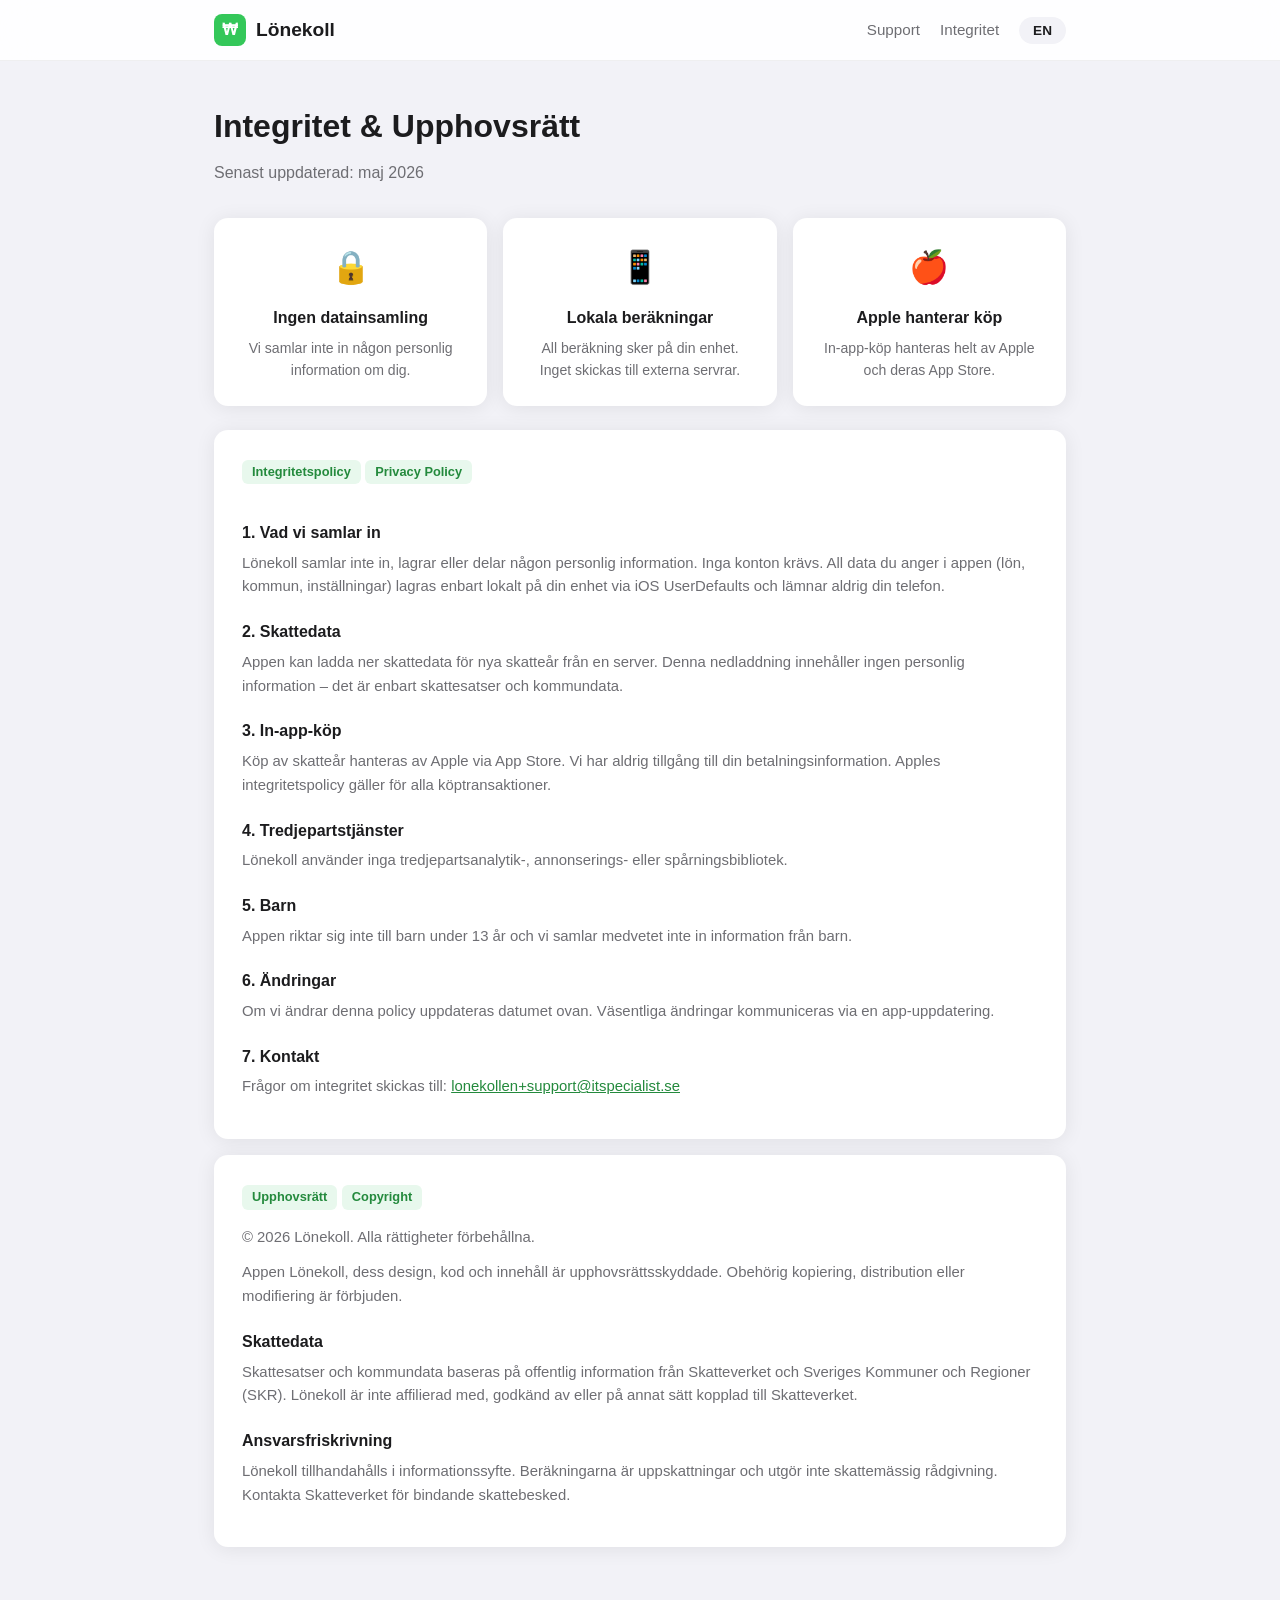
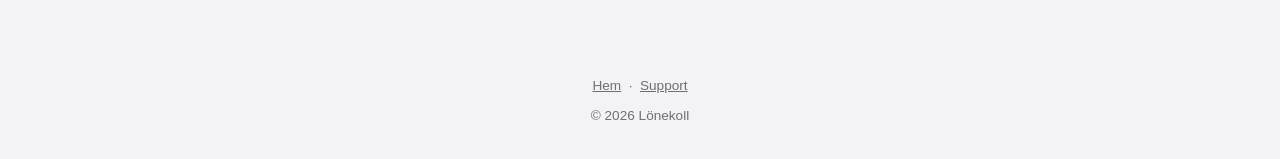
==== privacy.html @ cce91cc3 "Add files via upload" ====
<!DOCTYPE html>
<html lang="sv">
<head>
  <meta charset="UTF-8">
  <meta name="viewport" content="width=device-width, initial-scale=1.0">
  <title>Integritet & Upphovsrätt – Lönekoll</title>
  <meta name="description" content="Integritetspolicy och upphovsrättsinformation för Lönekoll.">
  <link rel="stylesheet" href="style.css">
</head>
<body>

<header>
  <nav>
    <a href="index.html" class="logo">
      <div class="logo-icon">₩</div>
      Lönekoll
    </a>
    <div class="nav-links">
      <a href="support.html"><span class="sv-inline">Support</span><span class="en-inline">Support</span></a>
      <a href="privacy.html"><span class="sv-inline">Integritet</span><span class="en-inline">Privacy</span></a>
      <button class="lang-btn" onclick="toggleLang()" id="langBtn">EN</button>
    </div>
  </nav>
</header>

<main>

  <div class="sv">
    <h1 style="font-size:2rem;font-weight:800;margin-bottom:8px;">Integritet &amp; Upphovsrätt</h1>
    <p style="color:var(--gray);margin-bottom:32px;">Senast uppdaterad: maj 2026</p>
  </div>
  <div class="en">
    <h1 style="font-size:2rem;font-weight:800;margin-bottom:8px;">Privacy &amp; Copyright</h1>
    <p style="color:var(--gray);margin-bottom:32px;">Last updated: May 2026</p>
  </div>

  <!-- SUMMARY BOXES -->
  <div class="features" style="margin-bottom:24px;">
    <div class="feature">
      <div class="feature-icon">🔒</div>
      <h3 class="sv">Ingen datainsamling</h3>
      <h3 class="en">No data collection</h3>
      <p class="sv">Vi samlar inte in någon personlig information om dig.</p>
      <p class="en">We do not collect any personal information about you.</p>
    </div>
    <div class="feature">
      <div class="feature-icon">📱</div>
      <h3 class="sv">Lokala beräkningar</h3>
      <h3 class="en">Local calculations</h3>
      <p class="sv">All beräkning sker på din enhet. Inget skickas till externa servrar.</p>
      <p class="en">All calculations happen on your device. Nothing is sent to external servers.</p>
    </div>
    <div class="feature">
      <div class="feature-icon">🍎</div>
      <h3 class="sv">Apple hanterar köp</h3>
      <h3 class="en">Apple handles purchases</h3>
      <p class="sv">In-app-köp hanteras helt av Apple och deras App Store.</p>
      <p class="en">In-app purchases are handled entirely by Apple and their App Store.</p>
    </div>
  </div>

  <!-- PRIVACY POLICY -->
  <div class="card">
    <div class="badge sv">Integritetspolicy</div>
    <div class="badge en">Privacy Policy</div>

    <div class="sv prose">
      <h3>1. Vad vi samlar in</h3>
      <p>Lönekoll samlar inte in, lagrar eller delar någon personlig information. Inga konton krävs. All data du anger i appen (lön, kommun, inställningar) lagras enbart lokalt på din enhet via iOS UserDefaults och lämnar aldrig din telefon.</p>

      <h3>2. Skattedata</h3>
      <p>Appen kan ladda ner skattedata för nya skatteår från en server. Denna nedladdning innehåller ingen personlig information – det är enbart skattesatser och kommundata.</p>

      <h3>3. In-app-köp</h3>
      <p>Köp av skatteår hanteras av Apple via App Store. Vi har aldrig tillgång till din betalningsinformation. Apples integritetspolicy gäller för alla köptransaktioner.</p>

      <h3>4. Tredjepartstjänster</h3>
      <p>Lönekoll använder inga tredjepartsanalytik-, annonserings- eller spårningsbibliotek.</p>

      <h3>5. Barn</h3>
      <p>Appen riktar sig inte till barn under 13 år och vi samlar medvetet inte in information från barn.</p>

      <h3>6. Ändringar</h3>
      <p>Om vi ändrar denna policy uppdateras datumet ovan. Väsentliga ändringar kommuniceras via en app-uppdatering.</p>

      <h3>7. Kontakt</h3>
      <p>Frågor om integritet skickas till: <a href="mailto:lonekollen+support@itspecialist.se" style="color:var(--green-dark);">lonekollen+support@itspecialist.se</a></p>
    </div>

    <div class="en prose">
      <h3>1. What we collect</h3>
      <p>Lönekoll does not collect, store, or share any personal information. No accounts are required. All data you enter in the app (salary, municipality, settings) is stored locally on your device via iOS UserDefaults and never leaves your phone.</p>

      <h3>2. Tax data</h3>
      <p>The app may download tax data for new tax years from a server. This download contains no personal information – it is solely tax rates and municipality data.</p>

      <h3>3. In-app purchases</h3>
      <p>Purchases of tax years are handled by Apple via the App Store. We never have access to your payment information. Apple's privacy policy applies to all purchase transactions.</p>

      <h3>4. Third-party services</h3>
      <p>Lönekoll uses no third-party analytics, advertising, or tracking libraries.</p>

      <h3>5. Children</h3>
      <p>The app is not directed at children under 13 and we do not knowingly collect information from children.</p>

      <h3>6. Changes</h3>
      <p>If we change this policy, the date above will be updated. Significant changes will be communicated via an app update.</p>

      <h3>7. Contact</h3>
      <p>Privacy questions can be sent to: <a href="mailto:lonekollen+support@itspecialist.se" style="color:var(--green-dark);">lonekollen+support@itspecialist.se</a></p>
    </div>
  </div>

  <!-- COPYRIGHT -->
  <div class="card">
    <div class="badge sv">Upphovsrätt</div>
    <div class="badge en">Copyright</div>

    <div class="sv prose">
      <p>© 2026 Lönekoll. Alla rättigheter förbehållna.</p>
      <p>Appen Lönekoll, dess design, kod och innehåll är upphovsrättsskyddade. Obehörig kopiering, distribution eller modifiering är förbjuden.</p>

      <h3>Skattedata</h3>
      <p>Skattesatser och kommundata baseras på offentlig information från Skatteverket och Sveriges Kommuner och Regioner (SKR). Lönekoll är inte affilierad med, godkänd av eller på annat sätt kopplad till Skatteverket.</p>

      <h3>Ansvarsfriskrivning</h3>
      <p>Lönekoll tillhandahålls i informationssyfte. Beräkningarna är uppskattningar och utgör inte skattemässig rådgivning. Kontakta Skatteverket för bindande skattebesked.</p>
    </div>

    <div class="en prose">
      <p>© 2026 Lönekoll. All rights reserved.</p>
      <p>The Lönekoll app, its design, code, and content are protected by copyright. Unauthorized copying, distribution, or modification is prohibited.</p>

      <h3>Tax data</h3>
      <p>Tax rates and municipality data are based on public information from the Swedish Tax Agency (Skatteverket) and the Association of Swedish Municipalities and Regions (SKR). Lönekoll is not affiliated with, endorsed by, or otherwise connected to Skatteverket.</p>

      <h3>Disclaimer</h3>
      <p>Lönekoll is provided for informational purposes only. Calculations are estimates and do not constitute tax advice. Contact Skatteverket for binding tax decisions.</p>
    </div>
  </div>

</main>

<footer>
  <p>
    <a href="index.html"><span class="sv-inline">Hem</span><span class="en-inline">Home</span></a>
    &nbsp;·&nbsp;
    <a href="support.html">Support</a>
  </p>
  <p style="margin-top:8px;">© 2026 Lönekoll</p>
</footer>

<script>
  function toggleLang() {
    document.body.classList.toggle('lang-en');
    const isEn = document.body.classList.contains('lang-en');
    document.getElementById('langBtn').textContent = isEn ? 'SV' : 'EN';
    document.documentElement.lang = isEn ? 'en' : 'sv';
    localStorage.setItem('lang', isEn ? 'en' : 'sv');
  }
  if (localStorage.getItem('lang') === 'en') {
    document.body.classList.add('lang-en');
    document.getElementById('langBtn').textContent = 'SV';
    document.documentElement.lang = 'en';
  }
</script>

</body>
</html>
---- style.css ----
:root {
  --green: #34C759;
  --green-dark: #248A3D;
  --green-light: #E8F8ED;
  --dark: #1C1C1E;
  --gray: #6E6E73;
  --light-gray: #F2F2F7;
  --white: #FFFFFF;
  --radius: 14px;
  --shadow: 0 2px 20px rgba(0,0,0,0.08);
  --max-width: 900px;
}

* { margin: 0; padding: 0; box-sizing: border-box; }

body {
  font-family: -apple-system, BlinkMacSystemFont, "Segoe UI", sans-serif;
  background: var(--light-gray);
  color: var(--dark);
  line-height: 1.6;
}

/* NAV */
header {
  background: rgba(255,255,255,0.9);
  backdrop-filter: blur(20px);
  -webkit-backdrop-filter: blur(20px);
  border-bottom: 1px solid rgba(0,0,0,0.06);
  position: sticky;
  top: 0;
  z-index: 100;
}

nav {
  max-width: var(--max-width);
  margin: 0 auto;
  padding: 0 24px;
  height: 60px;
  display: flex;
  align-items: center;
  justify-content: space-between;
  gap: 16px;
}

.logo {
  font-size: 1.2rem;
  font-weight: 700;
  color: var(--dark);
  text-decoration: none;
  display: flex;
  align-items: center;
  gap: 10px;
}

.logo-icon {
  width: 32px;
  height: 32px;
  background: var(--green);
  border-radius: 8px;
  display: flex;
  align-items: center;
  justify-content: center;
  color: white;
  font-size: 16px;
}

.nav-links {
  display: flex;
  align-items: center;
  gap: 20px;
}

.nav-links a {
  color: var(--gray);
  text-decoration: none;
  font-size: 0.95rem;
  font-weight: 500;
  transition: color 0.2s;
}

.nav-links a:hover { color: var(--green); }

.lang-btn {
  background: var(--light-gray);
  border: none;
  border-radius: 20px;
  padding: 6px 14px;
  font-size: 0.85rem;
  font-weight: 600;
  cursor: pointer;
  color: var(--dark);
  transition: background 0.2s;
}

.lang-btn:hover { background: #E5E5EA; }

/* LANGUAGE SWITCHING */
.en { display: none; }
body.lang-en .sv { display: none; }
body.lang-en .en { display: block; }
body.lang-en .en-inline { display: inline; }
body:not(.lang-en) .sv-inline { display: inline; }
.en-inline { display: none; }

/* MAIN */
main {
  max-width: var(--max-width);
  margin: 0 auto;
  padding: 40px 24px 80px;
}

/* HERO */
.hero {
  text-align: center;
  padding: 60px 24px 50px;
  background: var(--white);
  border-radius: var(--radius);
  box-shadow: var(--shadow);
  margin-bottom: 24px;
}

.hero-icon {
  width: 80px;
  height: 80px;
  background: linear-gradient(145deg, #4CD964, #34C759);
  border-radius: 20px;
  display: flex;
  align-items: center;
  justify-content: center;
  font-size: 36px;
  margin: 0 auto 24px;
  box-shadow: 0 8px 24px rgba(52,199,89,0.3);
}

.hero h1 {
  font-size: 2.4rem;
  font-weight: 800;
  letter-spacing: -0.5px;
  margin-bottom: 12px;
}

.hero p {
  font-size: 1.1rem;
  color: var(--gray);
  max-width: 520px;
  margin: 0 auto 28px;
}

.appstore-btn {
  display: inline-flex;
  align-items: center;
  gap: 10px;
  background: var(--dark);
  color: var(--white);
  text-decoration: none;
  padding: 12px 24px;
  border-radius: 12px;
  font-weight: 600;
  font-size: 0.95rem;
  transition: background 0.2s, transform 0.15s;
}

.appstore-btn:hover { background: #333; transform: translateY(-1px); }

/* CARDS */
.card {
  background: var(--white);
  border-radius: var(--radius);
  box-shadow: var(--shadow);
  padding: 28px;
  margin-bottom: 16px;
}

.card h2 {
  font-size: 1.3rem;
  font-weight: 700;
  margin-bottom: 16px;
}

.card h3 {
  font-size: 1rem;
  font-weight: 600;
  margin-bottom: 6px;
}

.card p { color: var(--gray); font-size: 0.95rem; }

/* FEATURES GRID */
.features {
  display: grid;
  grid-template-columns: repeat(auto-fit, minmax(200px, 1fr));
  gap: 16px;
  margin-bottom: 24px;
}

.feature {
  background: var(--white);
  border-radius: var(--radius);
  box-shadow: var(--shadow);
  padding: 24px;
  text-align: center;
}

.feature-icon {
  font-size: 2rem;
  margin-bottom: 12px;
}

.feature h3 {
  font-size: 1rem;
  font-weight: 700;
  margin-bottom: 6px;
}

.feature p { font-size: 0.88rem; color: var(--gray); }

/* FAQ */
.faq-item {
  border-bottom: 1px solid var(--light-gray);
  padding: 18px 0;
}

.faq-item:last-child { border-bottom: none; }

.faq-question {
  font-weight: 600;
  font-size: 0.97rem;
  cursor: pointer;
  display: flex;
  justify-content: space-between;
  align-items: center;
  gap: 12px;
}

.faq-question::after {
  content: "+";
  font-size: 1.3rem;
  color: var(--green);
  flex-shrink: 0;
  transition: transform 0.2s;
}

.faq-item.open .faq-question::after { transform: rotate(45deg); }

.faq-answer {
  display: none;
  color: var(--gray);
  font-size: 0.92rem;
  margin-top: 10px;
  line-height: 1.7;
}

.faq-item.open .faq-answer { display: block; }

/* CONTACT */
.contact-box {
  background: var(--green-light);
  border-radius: var(--radius);
  padding: 24px;
  text-align: center;
  margin-top: 16px;
}

.contact-box a {
  color: var(--green-dark);
  font-weight: 600;
  font-size: 1rem;
  text-decoration: none;
  word-break: break-all;
}

.contact-box a:hover { text-decoration: underline; }

.contact-box p { color: var(--gray); font-size: 0.9rem; margin-bottom: 10px; }

/* BADGE */
.badge {
  display: inline-block;
  background: var(--green-light);
  color: var(--green-dark);
  border-radius: 6px;
  padding: 2px 10px;
  font-size: 0.8rem;
  font-weight: 600;
  margin-bottom: 16px;
}

/* SECTION TITLE */
.section-title {
  font-size: 1.5rem;
  font-weight: 800;
  margin-bottom: 16px;
  margin-top: 32px;
}

/* PROSE */
.prose p { color: var(--gray); font-size: 0.93rem; margin-bottom: 12px; }
.prose h3 { font-size: 1rem; font-weight: 700; margin: 20px 0 6px; }
.prose ul { padding-left: 18px; color: var(--gray); font-size: 0.93rem; }
.prose ul li { margin-bottom: 4px; }

/* FOOTER */
footer {
  text-align: center;
  padding: 32px 24px;
  color: var(--gray);
  font-size: 0.85rem;
}

footer a { color: var(--gray); text-decoration: underline; }

/* RESPONSIVE */
@media (max-width: 600px) {
  .hero h1 { font-size: 1.8rem; }
  .nav-links a { display: none; }
}
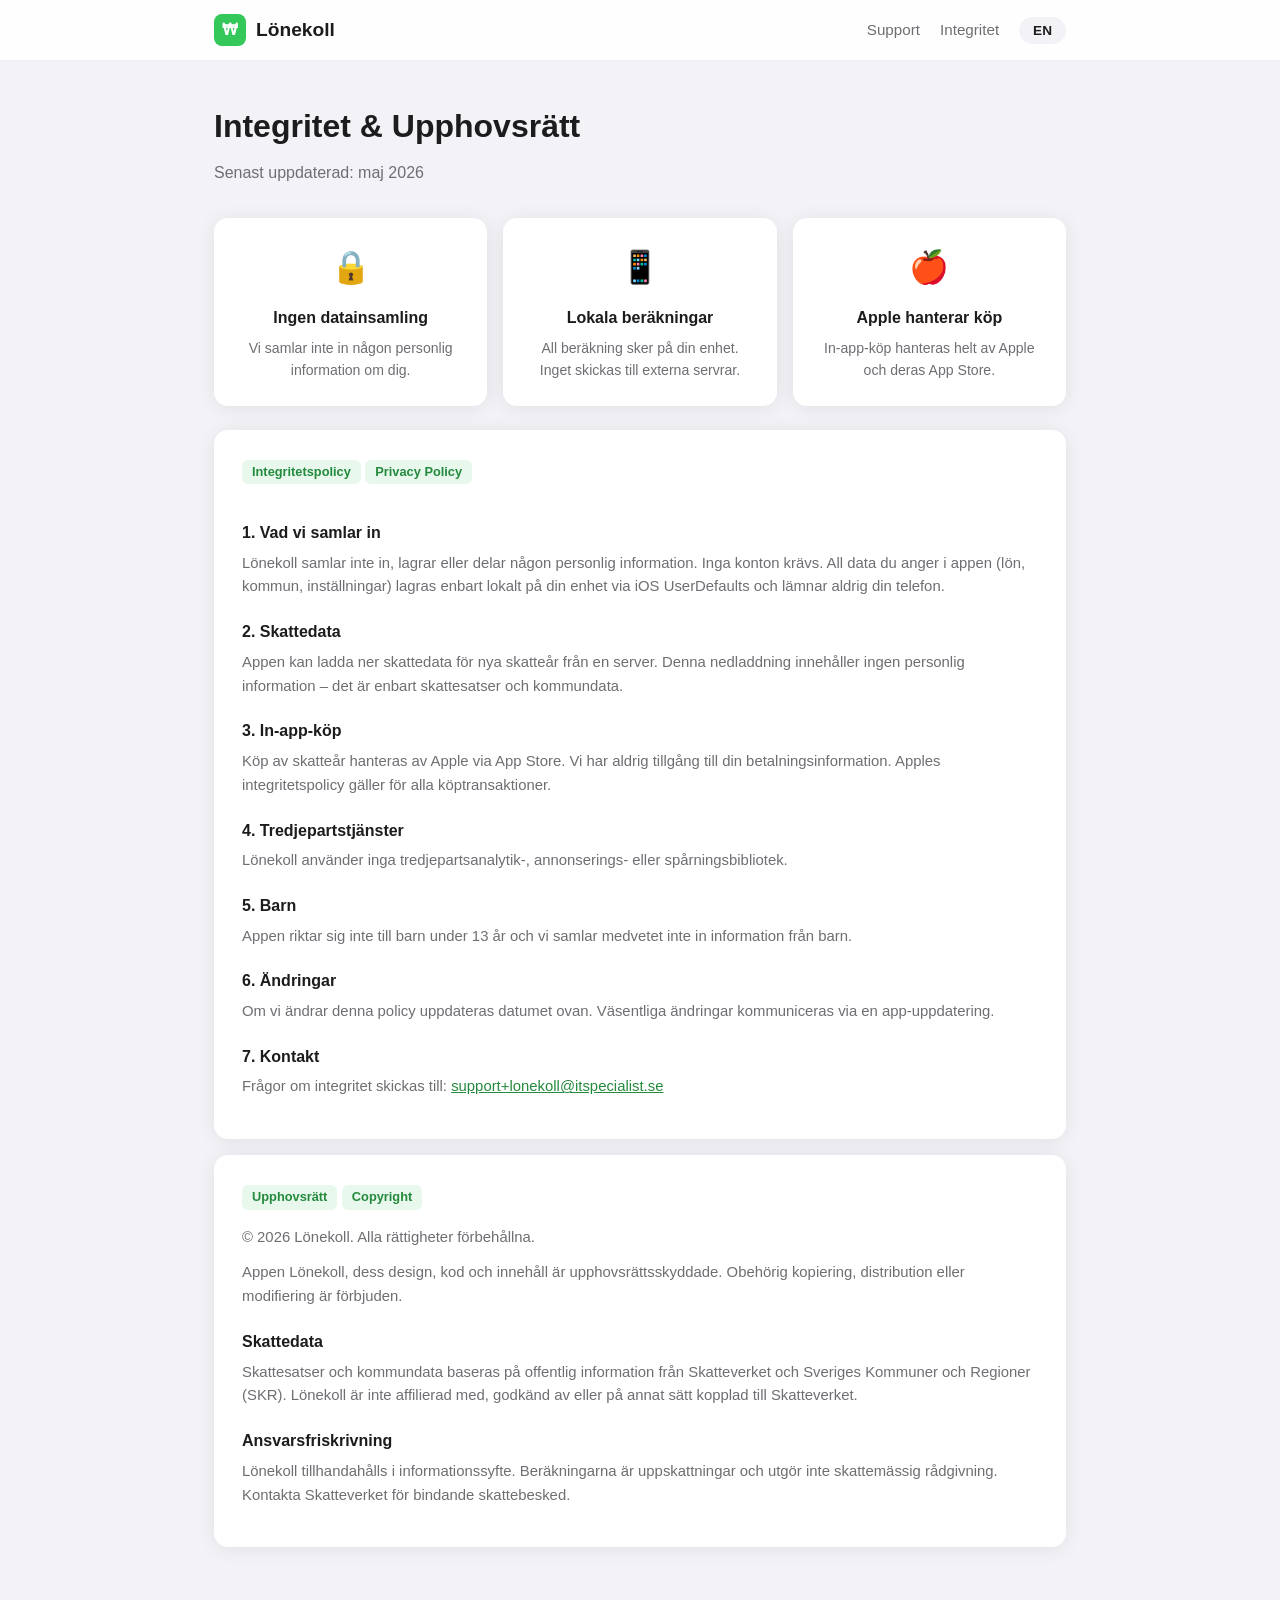
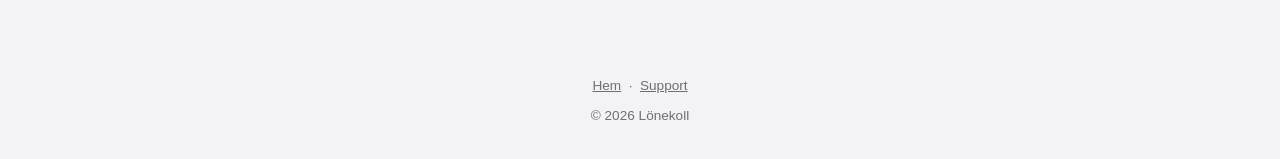
==== commit 42c0ac3b: "Update support email address across site pages Agent-Logs-Url: https://github.com/johnnystenberg/Lon" ====
--- a/privacy.html
+++ b/privacy.html
@@ -84,7 +84,7 @@
       <p>Om vi ändrar denna policy uppdateras datumet ovan. Väsentliga ändringar kommuniceras via en app-uppdatering.</p>
 
       <h3>7. Kontakt</h3>
-      <p>Frågor om integritet skickas till: <a href="mailto:lonekollen+support@itspecialist.se" style="color:var(--green-dark);">lonekollen+support@itspecialist.se</a></p>
+      <p>Frågor om integritet skickas till: <a href="mailto:support+lonekoll@itspecialist.se" style="color:var(--green-dark);">support+lonekoll@itspecialist.se</a></p>
     </div>
 
     <div class="en prose">
@@ -107,7 +107,7 @@
       <p>If we change this policy, the date above will be updated. Significant changes will be communicated via an app update.</p>
 
       <h3>7. Contact</h3>
-      <p>Privacy questions can be sent to: <a href="mailto:lonekollen+support@itspecialist.se" style="color:var(--green-dark);">lonekollen+support@itspecialist.se</a></p>
+      <p>Privacy questions can be sent to: <a href="mailto:support+lonekoll@itspecialist.se" style="color:var(--green-dark);">support+lonekoll@itspecialist.se</a></p>
     </div>
   </div>
 
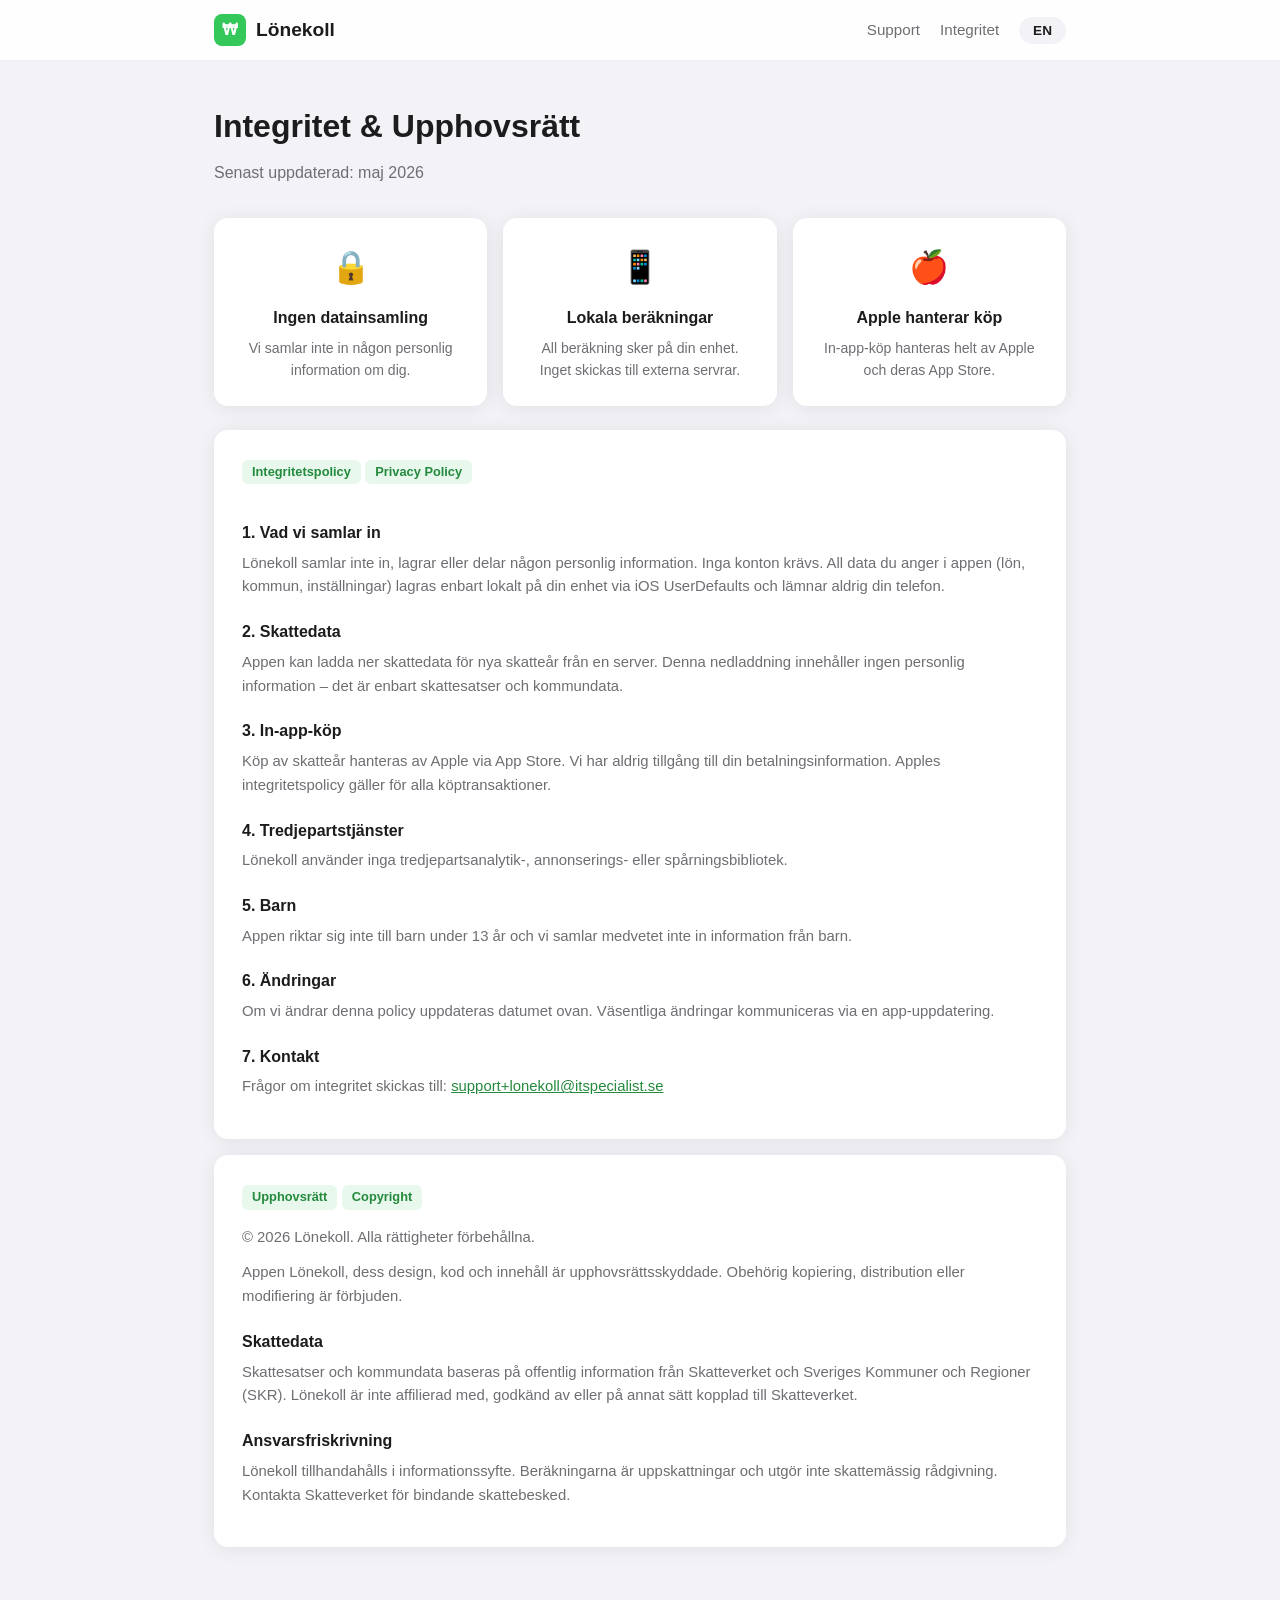
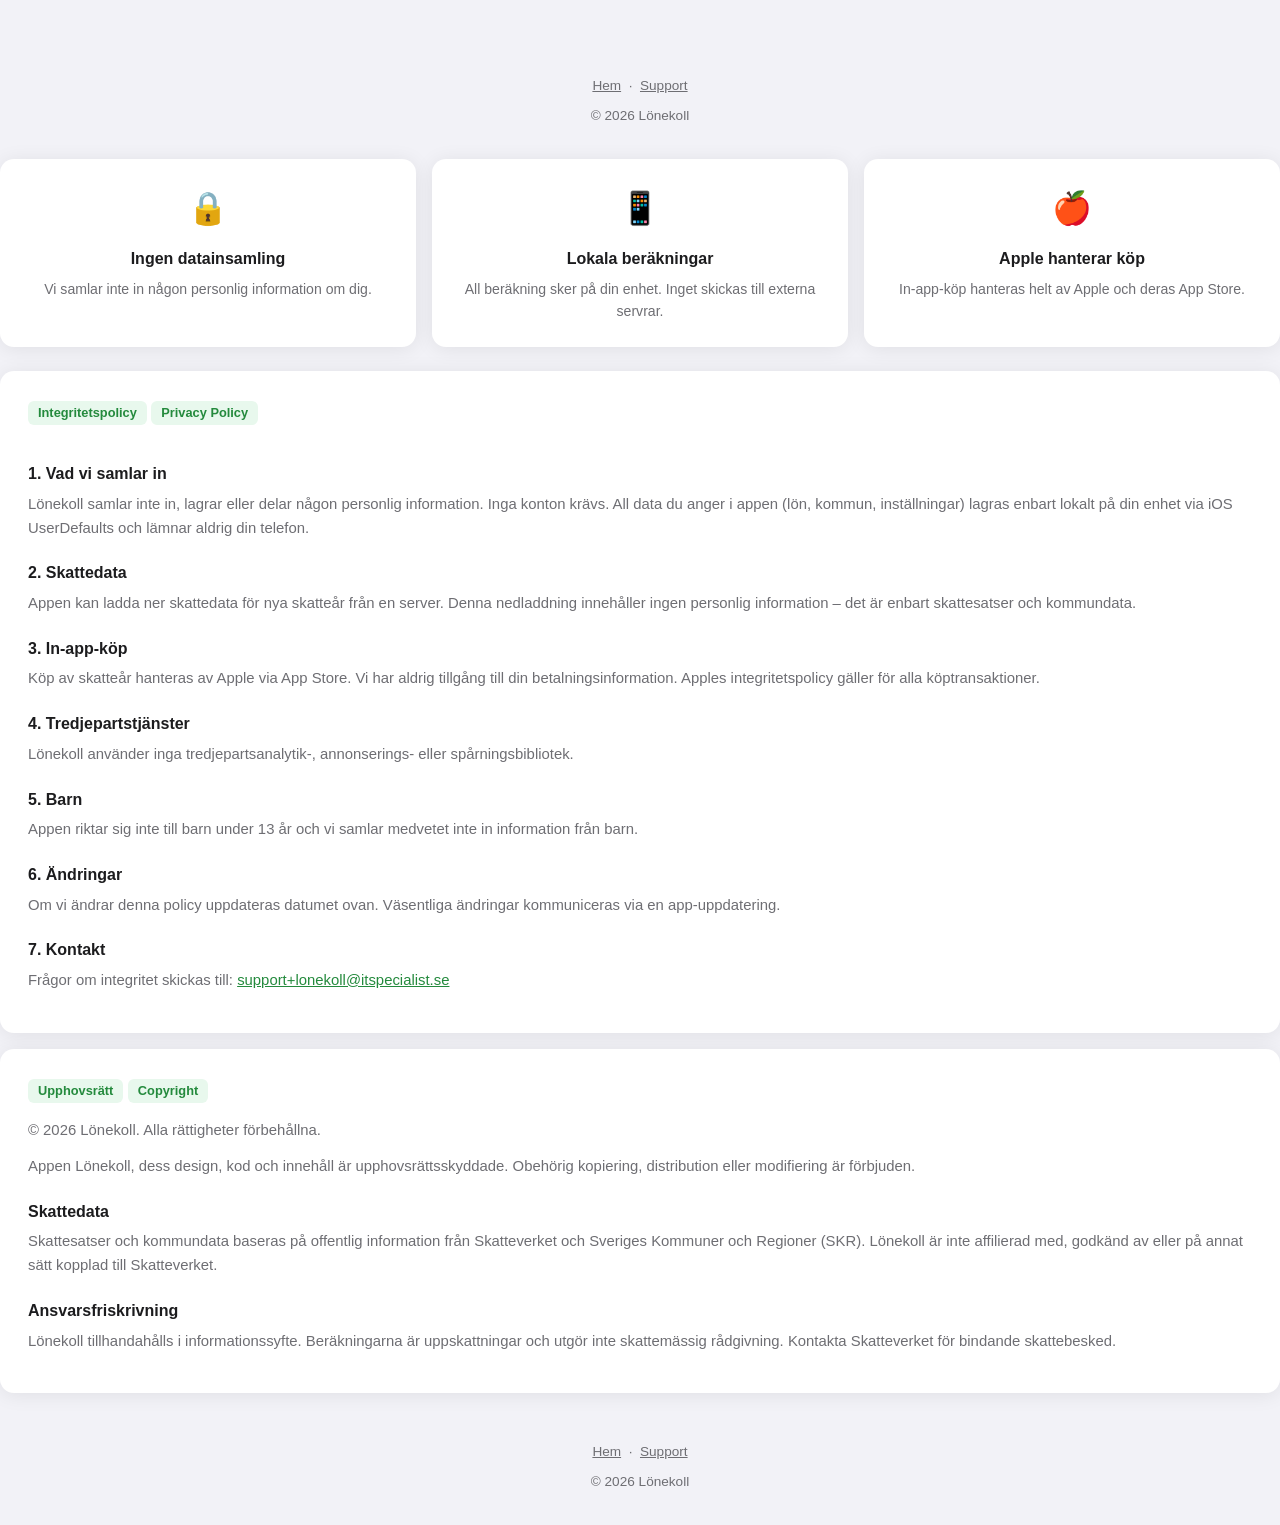
==== commit 306b2e51: "Update privacy.html with copyright and contact info Added copyright information and privacy policy d" ====
--- a/privacy.html
+++ b/privacy.html
@@ -167,3 +167,136 @@
 
 </body>
 </html>
+  <!-- SUMMARY BOXES -->
+  <div class="features" style="margin-bottom:24px;">
+    <div class="feature">
+      <div class="feature-icon">🔒</div>
+      <h3 class="sv">Ingen datainsamling</h3>
+      <h3 class="en">No data collection</h3>
+      <p class="sv">Vi samlar inte in någon personlig information om dig.</p>
+      <p class="en">We do not collect any personal information about you.</p>
+    </div>
+    <div class="feature">
+      <div class="feature-icon">📱</div>
+      <h3 class="sv">Lokala beräkningar</h3>
+      <h3 class="en">Local calculations</h3>
+      <p class="sv">All beräkning sker på din enhet. Inget skickas till externa servrar.</p>
+      <p class="en">All calculations happen on your device. Nothing is sent to external servers.</p>
+    </div>
+    <div class="feature">
+      <div class="feature-icon">🍎</div>
+      <h3 class="sv">Apple hanterar köp</h3>
+      <h3 class="en">Apple handles purchases</h3>
+      <p class="sv">In-app-köp hanteras helt av Apple och deras App Store.</p>
+      <p class="en">In-app purchases are handled entirely by Apple and their App Store.</p>
+    </div>
+  </div>
+
+  <!-- PRIVACY POLICY -->
+  <div class="card">
+    <div class="badge sv">Integritetspolicy</div>
+    <div class="badge en">Privacy Policy</div>
+
+    <div class="sv prose">
+      <h3>1. Vad vi samlar in</h3>
+      <p>Lönekoll samlar inte in, lagrar eller delar någon personlig information. Inga konton krävs. All data du anger i appen (lön, kommun, inställningar) lagras enbart lokalt på din enhet via iOS UserDefaults och lämnar aldrig din telefon.</p>
+
+      <h3>2. Skattedata</h3>
+      <p>Appen kan ladda ner skattedata för nya skatteår från en server. Denna nedladdning innehåller ingen personlig information – det är enbart skattesatser och kommundata.</p>
+
+      <h3>3. In-app-köp</h3>
+      <p>Köp av skatteår hanteras av Apple via App Store. Vi har aldrig tillgång till din betalningsinformation. Apples integritetspolicy gäller för alla köptransaktioner.</p>
+
+      <h3>4. Tredjepartstjänster</h3>
+      <p>Lönekoll använder inga tredjepartsanalytik-, annonserings- eller spårningsbibliotek.</p>
+
+      <h3>5. Barn</h3>
+      <p>Appen riktar sig inte till barn under 13 år och vi samlar medvetet inte in information från barn.</p>
+
+      <h3>6. Ändringar</h3>
+      <p>Om vi ändrar denna policy uppdateras datumet ovan. Väsentliga ändringar kommuniceras via en app-uppdatering.</p>
+
+      <h3>7. Kontakt</h3>
+      <p>Frågor om integritet skickas till: <a href="mailto:support+lonekoll@itspecialist.se" style="color:var(--green-dark);">support+lonekoll@itspecialist.se</a></p>
+    </div>
+
+    <div class="en prose">
+      <h3>1. What we collect</h3>
+      <p>Lönekoll does not collect, store, or share any personal information. No accounts are required. All data you enter in the app (salary, municipality, settings) is stored locally on your device via iOS UserDefaults and never leaves your phone.</p>
+
+      <h3>2. Tax data</h3>
+      <p>The app may download tax data for new tax years from a server. This download contains no personal information – it is solely tax rates and municipality data.</p>
+
+      <h3>3. In-app purchases</h3>
+      <p>Purchases of tax years are handled by Apple via the App Store. We never have access to your payment information. Apple's privacy policy applies to all purchase transactions.</p>
+
+      <h3>4. Third-party services</h3>
+      <p>Lönekoll uses no third-party analytics, advertising, or tracking libraries.</p>
+
+      <h3>5. Children</h3>
+      <p>The app is not directed at children under 13 and we do not knowingly collect information from children.</p>
+
+      <h3>6. Changes</h3>
+      <p>If we change this policy, the date above will be updated. Significant changes will be communicated via an app update.</p>
+
+      <h3>7. Contact</h3>
+      <p>Privacy questions can be sent to: <a href="mailto:support+lonekoll@itspecialist.se" style="color:var(--green-dark);">lonekollen+support@itspecialist.se</a></p>
+    </div>
+  </div>
+
+  <!-- COPYRIGHT -->
+  <div class="card">
+    <div class="badge sv">Upphovsrätt</div>
+    <div class="badge en">Copyright</div>
+
+    <div class="sv prose">
+      <p>© 2026 Lönekoll. Alla rättigheter förbehållna.</p>
+      <p>Appen Lönekoll, dess design, kod och innehåll är upphovsrättsskyddade. Obehörig kopiering, distribution eller modifiering är förbjuden.</p>
+
+      <h3>Skattedata</h3>
+      <p>Skattesatser och kommundata baseras på offentlig information från Skatteverket och Sveriges Kommuner och Regioner (SKR). Lönekoll är inte affilierad med, godkänd av eller på annat sätt kopplad till Skatteverket.</p>
+
+      <h3>Ansvarsfriskrivning</h3>
+      <p>Lönekoll tillhandahålls i informationssyfte. Beräkningarna är uppskattningar och utgör inte skattemässig rådgivning. Kontakta Skatteverket för bindande skattebesked.</p>
+    </div>
+
+    <div class="en prose">
+      <p>© 2026 Lönekoll. All rights reserved.</p>
+      <p>The Lönekoll app, its design, code, and content are protected by copyright. Unauthorized copying, distribution, or modification is prohibited.</p>
+
+      <h3>Tax data</h3>
+      <p>Tax rates and municipality data are based on public information from the Swedish Tax Agency (Skatteverket) and the Association of Swedish Municipalities and Regions (SKR). Lönekoll is not affiliated with, endorsed by, or otherwise connected to Skatteverket.</p>
+
+      <h3>Disclaimer</h3>
+      <p>Lönekoll is provided for informational purposes only. Calculations are estimates and do not constitute tax advice. Contact Skatteverket for binding tax decisions.</p>
+    </div>
+  </div>
+
+</main>
+
+<footer>
+  <p>
+    <a href="index.html"><span class="sv-inline">Hem</span><span class="en-inline">Home</span></a>
+    &nbsp;·&nbsp;
+    <a href="support.html">Support</a>
+  </p>
+  <p style="margin-top:8px;">© 2026 Lönekoll</p>
+</footer>
+
+<script>
+  function toggleLang() {
+    document.body.classList.toggle('lang-en');
+    const isEn = document.body.classList.contains('lang-en');
+    document.getElementById('langBtn').textContent = isEn ? 'SV' : 'EN';
+    document.documentElement.lang = isEn ? 'en' : 'sv';
+    localStorage.setItem('lang', isEn ? 'en' : 'sv');
+  }
+  if (localStorage.getItem('lang') === 'en') {
+    document.body.classList.add('lang-en');
+    document.getElementById('langBtn').textContent = 'SV';
+    document.documentElement.lang = 'en';
+  }
+</script>
+
+</body>
+</html>
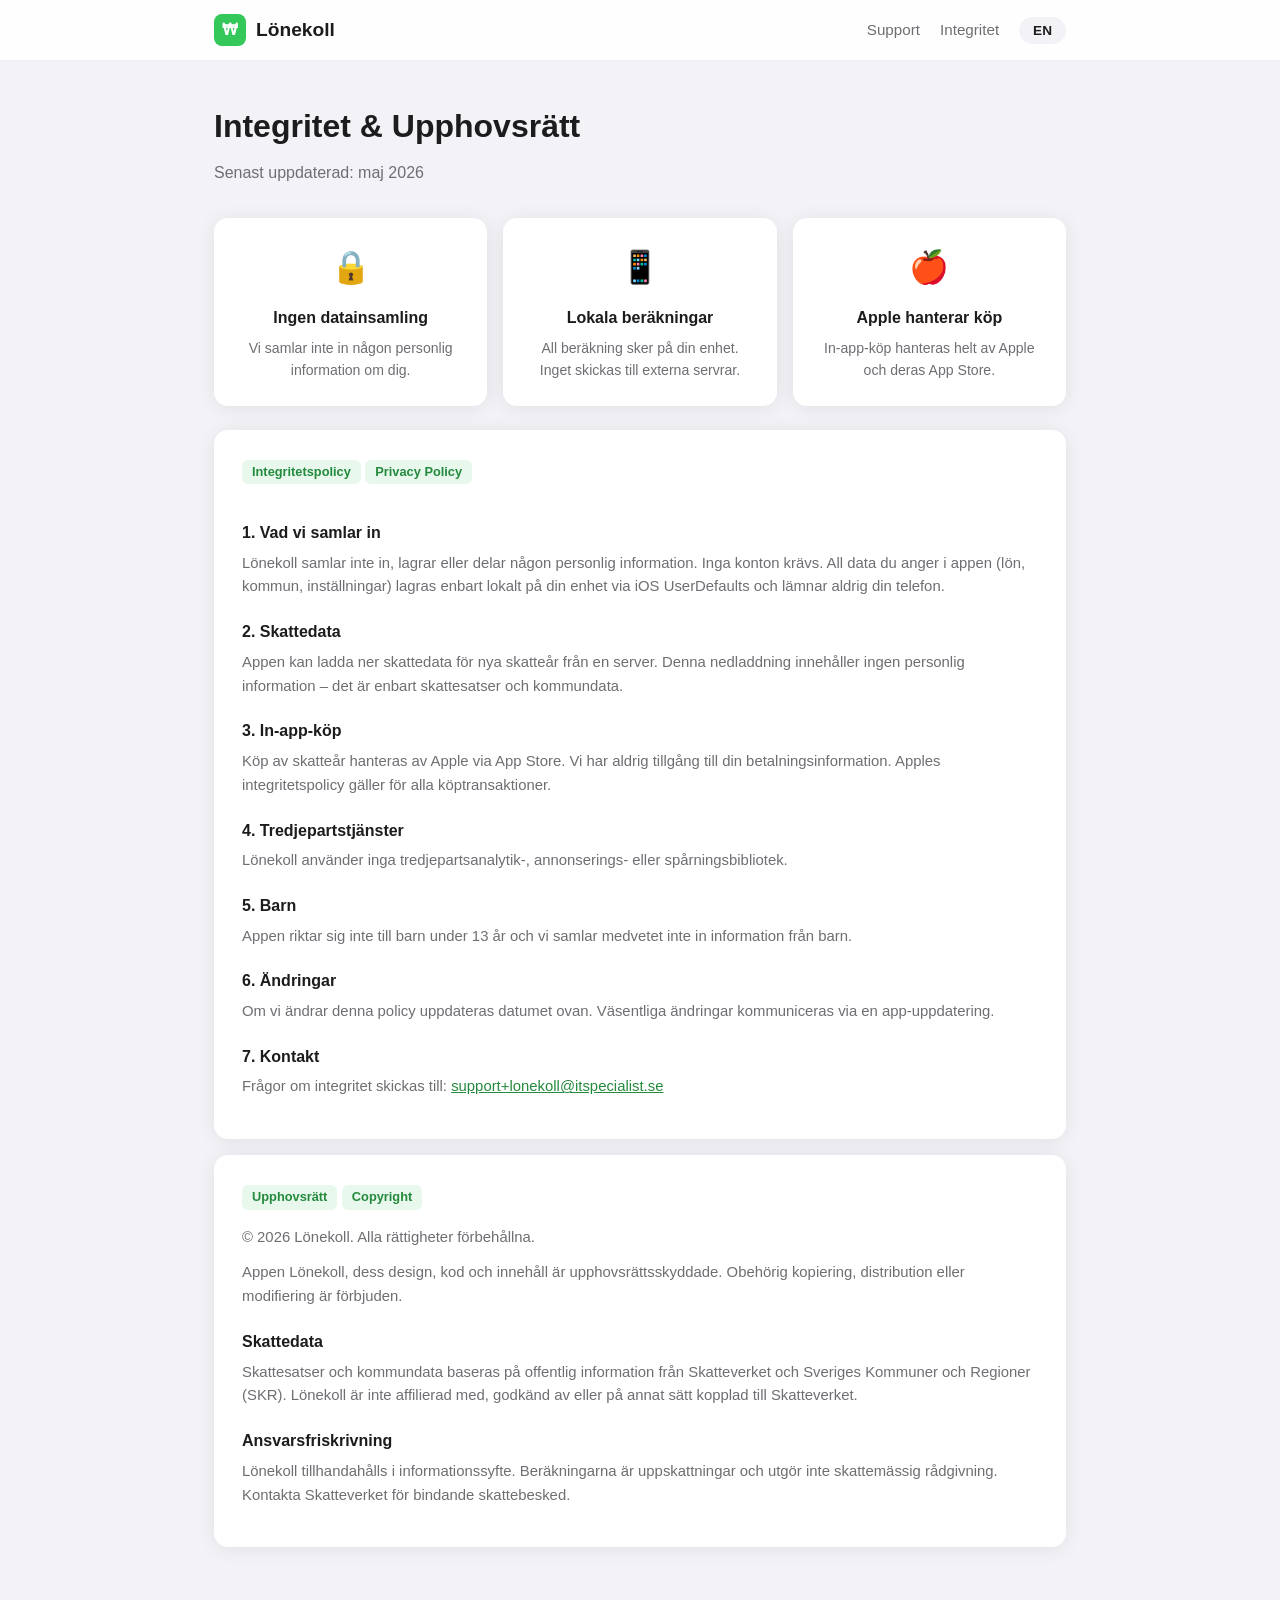
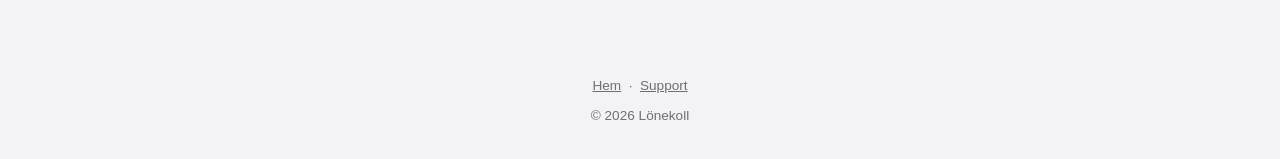
==== commit be0a3983: "Delete summary boxes and privacy policy sections Removed summary boxes and privacy policy sections f" ====
--- a/privacy.html
+++ b/privacy.html
@@ -167,136 +167,3 @@
 
 </body>
 </html>
-  <!-- SUMMARY BOXES -->
-  <div class="features" style="margin-bottom:24px;">
-    <div class="feature">
-      <div class="feature-icon">🔒</div>
-      <h3 class="sv">Ingen datainsamling</h3>
-      <h3 class="en">No data collection</h3>
-      <p class="sv">Vi samlar inte in någon personlig information om dig.</p>
-      <p class="en">We do not collect any personal information about you.</p>
-    </div>
-    <div class="feature">
-      <div class="feature-icon">📱</div>
-      <h3 class="sv">Lokala beräkningar</h3>
-      <h3 class="en">Local calculations</h3>
-      <p class="sv">All beräkning sker på din enhet. Inget skickas till externa servrar.</p>
-      <p class="en">All calculations happen on your device. Nothing is sent to external servers.</p>
-    </div>
-    <div class="feature">
-      <div class="feature-icon">🍎</div>
-      <h3 class="sv">Apple hanterar köp</h3>
-      <h3 class="en">Apple handles purchases</h3>
-      <p class="sv">In-app-köp hanteras helt av Apple och deras App Store.</p>
-      <p class="en">In-app purchases are handled entirely by Apple and their App Store.</p>
-    </div>
-  </div>
-
-  <!-- PRIVACY POLICY -->
-  <div class="card">
-    <div class="badge sv">Integritetspolicy</div>
-    <div class="badge en">Privacy Policy</div>
-
-    <div class="sv prose">
-      <h3>1. Vad vi samlar in</h3>
-      <p>Lönekoll samlar inte in, lagrar eller delar någon personlig information. Inga konton krävs. All data du anger i appen (lön, kommun, inställningar) lagras enbart lokalt på din enhet via iOS UserDefaults och lämnar aldrig din telefon.</p>
-
-      <h3>2. Skattedata</h3>
-      <p>Appen kan ladda ner skattedata för nya skatteår från en server. Denna nedladdning innehåller ingen personlig information – det är enbart skattesatser och kommundata.</p>
-
-      <h3>3. In-app-köp</h3>
-      <p>Köp av skatteår hanteras av Apple via App Store. Vi har aldrig tillgång till din betalningsinformation. Apples integritetspolicy gäller för alla köptransaktioner.</p>
-
-      <h3>4. Tredjepartstjänster</h3>
-      <p>Lönekoll använder inga tredjepartsanalytik-, annonserings- eller spårningsbibliotek.</p>
-
-      <h3>5. Barn</h3>
-      <p>Appen riktar sig inte till barn under 13 år och vi samlar medvetet inte in information från barn.</p>
-
-      <h3>6. Ändringar</h3>
-      <p>Om vi ändrar denna policy uppdateras datumet ovan. Väsentliga ändringar kommuniceras via en app-uppdatering.</p>
-
-      <h3>7. Kontakt</h3>
-      <p>Frågor om integritet skickas till: <a href="mailto:support+lonekoll@itspecialist.se" style="color:var(--green-dark);">support+lonekoll@itspecialist.se</a></p>
-    </div>
-
-    <div class="en prose">
-      <h3>1. What we collect</h3>
-      <p>Lönekoll does not collect, store, or share any personal information. No accounts are required. All data you enter in the app (salary, municipality, settings) is stored locally on your device via iOS UserDefaults and never leaves your phone.</p>
-
-      <h3>2. Tax data</h3>
-      <p>The app may download tax data for new tax years from a server. This download contains no personal information – it is solely tax rates and municipality data.</p>
-
-      <h3>3. In-app purchases</h3>
-      <p>Purchases of tax years are handled by Apple via the App Store. We never have access to your payment information. Apple's privacy policy applies to all purchase transactions.</p>
-
-      <h3>4. Third-party services</h3>
-      <p>Lönekoll uses no third-party analytics, advertising, or tracking libraries.</p>
-
-      <h3>5. Children</h3>
-      <p>The app is not directed at children under 13 and we do not knowingly collect information from children.</p>
-
-      <h3>6. Changes</h3>
-      <p>If we change this policy, the date above will be updated. Significant changes will be communicated via an app update.</p>
-
-      <h3>7. Contact</h3>
-      <p>Privacy questions can be sent to: <a href="mailto:support+lonekoll@itspecialist.se" style="color:var(--green-dark);">lonekollen+support@itspecialist.se</a></p>
-    </div>
-  </div>
-
-  <!-- COPYRIGHT -->
-  <div class="card">
-    <div class="badge sv">Upphovsrätt</div>
-    <div class="badge en">Copyright</div>
-
-    <div class="sv prose">
-      <p>© 2026 Lönekoll. Alla rättigheter förbehållna.</p>
-      <p>Appen Lönekoll, dess design, kod och innehåll är upphovsrättsskyddade. Obehörig kopiering, distribution eller modifiering är förbjuden.</p>
-
-      <h3>Skattedata</h3>
-      <p>Skattesatser och kommundata baseras på offentlig information från Skatteverket och Sveriges Kommuner och Regioner (SKR). Lönekoll är inte affilierad med, godkänd av eller på annat sätt kopplad till Skatteverket.</p>
-
-      <h3>Ansvarsfriskrivning</h3>
-      <p>Lönekoll tillhandahålls i informationssyfte. Beräkningarna är uppskattningar och utgör inte skattemässig rådgivning. Kontakta Skatteverket för bindande skattebesked.</p>
-    </div>
-
-    <div class="en prose">
-      <p>© 2026 Lönekoll. All rights reserved.</p>
-      <p>The Lönekoll app, its design, code, and content are protected by copyright. Unauthorized copying, distribution, or modification is prohibited.</p>
-
-      <h3>Tax data</h3>
-      <p>Tax rates and municipality data are based on public information from the Swedish Tax Agency (Skatteverket) and the Association of Swedish Municipalities and Regions (SKR). Lönekoll is not affiliated with, endorsed by, or otherwise connected to Skatteverket.</p>
-
-      <h3>Disclaimer</h3>
-      <p>Lönekoll is provided for informational purposes only. Calculations are estimates and do not constitute tax advice. Contact Skatteverket for binding tax decisions.</p>
-    </div>
-  </div>
-
-</main>
-
-<footer>
-  <p>
-    <a href="index.html"><span class="sv-inline">Hem</span><span class="en-inline">Home</span></a>
-    &nbsp;·&nbsp;
-    <a href="support.html">Support</a>
-  </p>
-  <p style="margin-top:8px;">© 2026 Lönekoll</p>
-</footer>
-
-<script>
-  function toggleLang() {
-    document.body.classList.toggle('lang-en');
-    const isEn = document.body.classList.contains('lang-en');
-    document.getElementById('langBtn').textContent = isEn ? 'SV' : 'EN';
-    document.documentElement.lang = isEn ? 'en' : 'sv';
-    localStorage.setItem('lang', isEn ? 'en' : 'sv');
-  }
-  if (localStorage.getItem('lang') === 'en') {
-    document.body.classList.add('lang-en');
-    document.getElementById('langBtn').textContent = 'SV';
-    document.documentElement.lang = 'en';
-  }
-</script>
-
-</body>
-</html>
--- a/style.css
+++ b/style.css
@@ -309,6 +309,26 @@
 
 footer a { color: var(--gray); text-decoration: underline; }
 
+/* LANGUAGE SPECIFICITY FIXES — placed last to win all cascade conflicts */
+
+/* FAQ questions: hide non-active language (overrides .faq-question { display: flex }) */
+.faq-question.en { display: none; }
+body.lang-en .faq-question.sv { display: none; }
+body.lang-en .faq-question.en { display: flex; }
+
+/* FAQ answers: always hidden by default regardless of language mode */
+.faq-answer.en { display: none; }
+body.lang-en .faq-answer.en { display: none; }
+
+/* FAQ answers when open: show only active language */
+.faq-item.open .faq-answer.sv { display: block; }
+.faq-item.open .faq-answer.en { display: none; }
+body.lang-en .faq-item.open .faq-answer.sv { display: none; }
+body.lang-en .faq-item.open .faq-answer.en { display: block; }
+
+/* Inline language elements */
+body.lang-en .sv-inline { display: none; }
+
 /* RESPONSIVE */
 @media (max-width: 600px) {
   .hero h1 { font-size: 1.8rem; }
